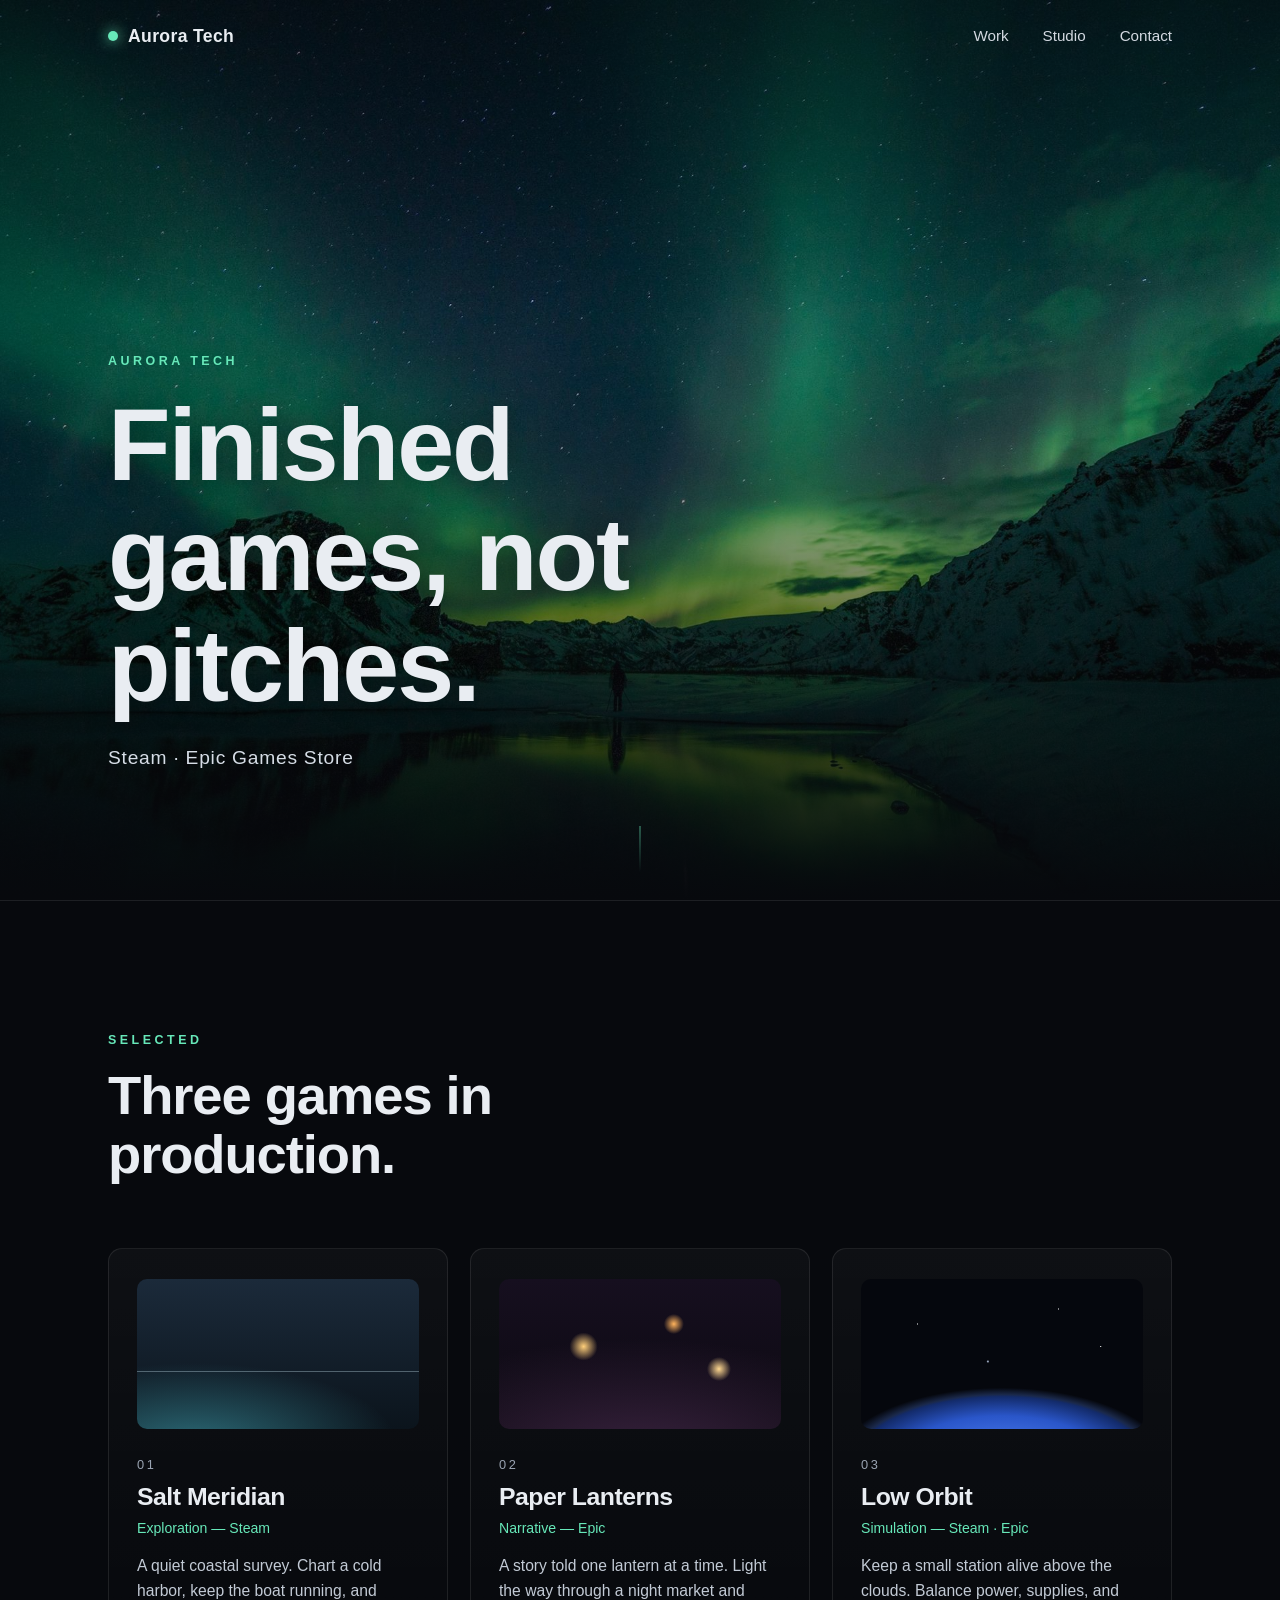
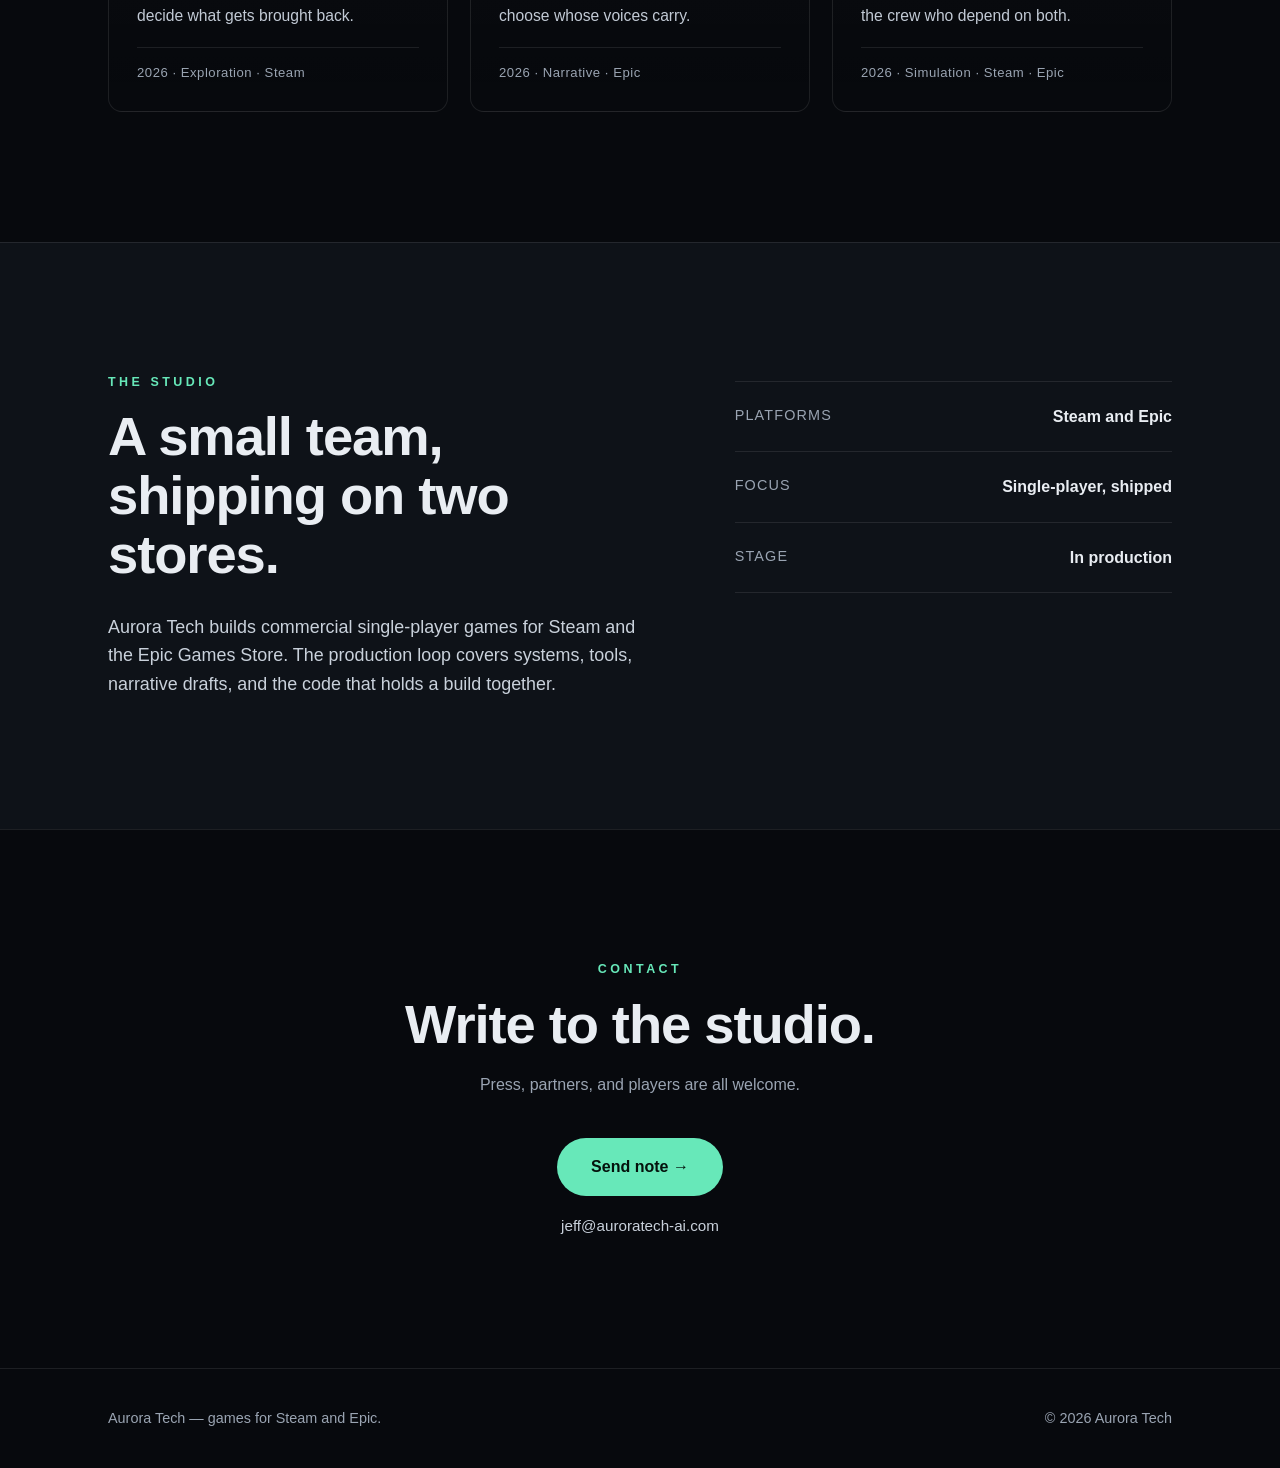
==== index.html @ b2614f08 "Aurora Tech website" ====
<!DOCTYPE html>
<html lang="en">
<head>
<meta charset="utf-8">
<meta name="viewport" content="width=device-width, initial-scale=1">
<title>Aurora Tech — Finished games, not pitches.</title>
<meta name="description" content="Aurora Tech builds commercial single-player games for Steam and the Epic Games Store.">
<meta property="og:title" content="Aurora Tech">
<meta property="og:description" content="Finished games, not pitches. Single-player games for Steam and the Epic Games Store.">
<meta name="theme-color" content="#07090d">
<link rel="icon" href="data:image/svg+xml,<svg xmlns='http://www.w3.org/2000/svg' viewBox='0 0 64 64'><rect width='64' height='64' rx='12' fill='%2307090d'/><path d='M14 46 L32 14 L50 46' fill='none' stroke='%2367e8b9' stroke-width='6' stroke-linejoin='round'/></svg>">
<style>
:root{
  --bg:#07090d; --bg2:#0e1218; --line:rgba(255,255,255,.09);
  --text:#e9edf2; --muted:#9aa4b2; --accent:#67e8b9; --accent2:#7aa7ff;
  --max:1120px;
}
*{box-sizing:border-box;margin:0;padding:0}
html{scroll-behavior:smooth}
body{background:var(--bg);color:var(--text);font-family:"Inter",-apple-system,BlinkMacSystemFont,"Segoe UI",Roboto,Helvetica,Arial,sans-serif;line-height:1.6;-webkit-font-smoothing:antialiased}
a{color:inherit;text-decoration:none}
.wrap{max-width:var(--max);margin:0 auto;padding:0 28px}
.label{font-size:.78rem;letter-spacing:.28em;font-weight:600;color:var(--accent);text-transform:uppercase}
h1,h2,h3{font-weight:700;letter-spacing:-.02em;line-height:1.08}

/* nav */
header{position:fixed;inset:0 0 auto 0;z-index:10;transition:background .3s,border-color .3s;border-bottom:1px solid transparent}
header.scrolled{background:rgba(7,9,13,.82);backdrop-filter:blur(12px);-webkit-backdrop-filter:blur(12px);border-color:var(--line)}
nav{display:flex;align-items:center;justify-content:space-between;height:72px}
.brand{font-weight:700;font-size:1.1rem;letter-spacing:.02em;display:flex;align-items:center;gap:10px}
.brand i{width:10px;height:10px;border-radius:50%;background:var(--accent);box-shadow:0 0 14px var(--accent)}
nav ul{display:flex;gap:34px;list-style:none}
nav ul a{font-size:.95rem;color:#d3d9e1;transition:color .2s}
nav ul a:hover{color:#fff}

/* hero */
.hero{position:relative;min-height:100vh;min-height:100svh;display:flex;align-items:flex-end;overflow:hidden;
  background:#05070a url("hero.jpg") center 40%/cover no-repeat}
.hero::before{content:"";position:absolute;inset:0;
  background:linear-gradient(180deg,rgba(5,7,10,.55) 0%,rgba(5,7,10,.15) 35%,rgba(5,7,10,.55) 70%,var(--bg) 100%)}
.hero .wrap{position:relative;width:100%;padding-bottom:14vh}
.hero h1{font-size:clamp(2.8rem,8vw,6.4rem);margin:18px 0 22px;max-width:13ch;text-shadow:0 2px 30px rgba(0,0,0,.4)}
.hero p.sub{font-size:clamp(1rem,1.6vw,1.2rem);color:#d6dde6;letter-spacing:.04em}
.scroll{position:absolute;left:50%;bottom:28px;transform:translateX(-50%);width:1px;height:46px;background:linear-gradient(var(--accent),transparent);opacity:.7}

/* sections */
section.block{padding:130px 0;border-top:1px solid var(--line)}
section.alt{background:var(--bg2)}
.head h2{font-size:clamp(2rem,4.6vw,3.4rem);margin-top:16px;max-width:18ch}

/* work */
.games{margin-top:64px;display:grid;gap:22px;grid-template-columns:repeat(3,1fr)}
.game{position:relative;border:1px solid var(--line);border-radius:14px;padding:30px 28px 28px;background:linear-gradient(180deg,rgba(255,255,255,.03),rgba(255,255,255,0));overflow:hidden;transition:transform .3s,border-color .3s}
.game:hover{transform:translateY(-4px);border-color:rgba(103,232,185,.35)}
.game .art{height:150px;border-radius:10px;margin-bottom:26px;position:relative;overflow:hidden}
.g1 .art{background:radial-gradient(120% 90% at 20% 110%,#2c6b78 0,transparent 60%),linear-gradient(180deg,#1b2a3a,#0b141c)}
.g1 .art::after{content:"";position:absolute;left:0;right:0;bottom:38%;height:1px;background:rgba(200,230,240,.35)}
.g2 .art{background:radial-gradient(14px 14px at 30% 45%,#ffcf7a,transparent),radial-gradient(10px 10px at 62% 30%,#ffb35c,transparent),radial-gradient(12px 12px at 78% 60%,#ffd890,transparent),radial-gradient(100% 80% at 50% 120%,#3a2340,transparent),linear-gradient(180deg,#160f1f,#0c0911)}
.g3 .art{background:radial-gradient(85% 75% at 50% 125%,#5b8cff 0,#2a56c9 45%,#132b6b 62%,rgba(90,140,255,.25) 64%,transparent 70%),radial-gradient(1px 1px at 20% 30%,#fff,transparent),radial-gradient(1px 1px at 70% 20%,#fff,transparent),radial-gradient(1.5px 1.5px at 45% 55%,#cfe0ff,transparent),radial-gradient(1px 1px at 85% 45%,#fff,transparent),#05070d}
.game .num{font-size:.8rem;color:var(--muted);letter-spacing:.2em}
.game h3{font-size:1.55rem;margin:8px 0 6px}
.game .tags{font-size:.88rem;color:var(--accent);margin-bottom:14px}
.game p{color:#c2cad5;font-size:.98rem}
.game .meta{margin-top:18px;padding-top:14px;border-top:1px solid var(--line);font-size:.82rem;color:var(--muted);letter-spacing:.04em}

/* studio */
.studio{display:grid;grid-template-columns:1.25fr 1fr;gap:80px;align-items:start}
.studio p.body{margin-top:28px;font-size:1.12rem;color:#c9d1db;max-width:56ch}
.facts{list-style:none;border-top:1px solid var(--line);margin-top:8px}
.facts li{display:flex;justify-content:space-between;gap:20px;padding:22px 0;border-bottom:1px solid var(--line)}
.facts span{color:var(--muted);font-size:.9rem;letter-spacing:.08em;text-transform:uppercase}
.facts strong{font-weight:600;text-align:right}

/* contact */
.contact{text-align:center}
.contact .head h2{margin-left:auto;margin-right:auto}
.contact p{color:var(--muted);margin-top:18px}
.btn{display:inline-flex;align-items:center;gap:10px;margin-top:40px;padding:16px 34px;border-radius:999px;background:var(--accent);color:#04120c;font-weight:700;font-size:1rem;transition:transform .2s,box-shadow .2s;box-shadow:0 0 0 rgba(103,232,185,0)}
.btn:hover{transform:translateY(-2px);box-shadow:0 10px 40px rgba(103,232,185,.3)}
.mail{display:block;margin-top:18px;color:#c9d1db;font-size:.95rem}
.mail:hover{color:#fff}

footer{border-top:1px solid var(--line);padding:38px 0;color:var(--muted);font-size:.9rem}
footer .wrap{display:flex;justify-content:space-between;gap:16px;flex-wrap:wrap}

@media (max-width:900px){
  .games{grid-template-columns:1fr}
  .studio{grid-template-columns:1fr;gap:40px}
  section.block{padding:96px 0}
}
@media (max-width:560px){
  .wrap{padding:0 20px}
  nav ul{gap:18px}
  nav ul a{font-size:.88rem}
  .brand{font-size:1rem}
  .hero .wrap{padding-bottom:12vh}
  section.block{padding:80px 0}
  .games{margin-top:44px}
  .facts li{flex-direction:column;gap:4px}
  .facts strong{text-align:left}
}
</style>
</head>
<body>

<header id="top">
  <nav class="wrap">
    <a class="brand" href="#"><i></i>Aurora Tech</a>
    <ul>
      <li><a href="#work">Work</a></li>
      <li><a href="#studio">Studio</a></li>
      <li><a href="#contact">Contact</a></li>
    </ul>
  </nav>
</header>

<main>
  <section class="hero">
    <div class="wrap">
      <div class="label">Aurora Tech</div>
      <h1>Finished games, not pitches.</h1>
      <p class="sub">Steam · Epic Games Store</p>
    </div>
    <div class="scroll" aria-hidden="true"></div>
  </section>

  <section class="block" id="work">
    <div class="wrap">
      <div class="head">
        <div class="label">Selected</div>
        <h2>Three games in production.</h2>
      </div>
      <div class="games">
        <article class="game g1">
          <div class="art" aria-hidden="true"></div>
          <div class="num">01</div>
          <h3>Salt Meridian</h3>
          <div class="tags">Exploration — Steam</div>
          <p>A quiet coastal survey. Chart a cold harbor, keep the boat running, and decide what gets brought back.</p>
          <div class="meta">2026 · Exploration · Steam</div>
        </article>
        <article class="game g2">
          <div class="art" aria-hidden="true"></div>
          <div class="num">02</div>
          <h3>Paper Lanterns</h3>
          <div class="tags">Narrative — Epic</div>
          <p>A story told one lantern at a time. Light the way through a night market and choose whose voices carry.</p>
          <div class="meta">2026 · Narrative · Epic</div>
        </article>
        <article class="game g3">
          <div class="art" aria-hidden="true"></div>
          <div class="num">03</div>
          <h3>Low Orbit</h3>
          <div class="tags">Simulation — Steam · Epic</div>
          <p>Keep a small station alive above the clouds. Balance power, supplies, and the crew who depend on both.</p>
          <div class="meta">2026 · Simulation · Steam · Epic</div>
        </article>
      </div>
    </div>
  </section>

  <section class="block alt" id="studio">
    <div class="wrap studio">
      <div class="head">
        <div class="label">The Studio</div>
        <h2>A small team, shipping on two stores.</h2>
        <p class="body">Aurora Tech builds commercial single-player games for Steam and the Epic Games Store. The production loop covers systems, tools, narrative drafts, and the code that holds a build together.</p>
      </div>
      <ul class="facts">
        <li><span>Platforms</span><strong>Steam and Epic</strong></li>
        <li><span>Focus</span><strong>Single-player, shipped</strong></li>
        <li><span>Stage</span><strong>In production</strong></li>
      </ul>
    </div>
  </section>

  <section class="block contact" id="contact">
    <div class="wrap">
      <div class="head">
        <div class="label">Contact</div>
        <h2>Write to the studio.</h2>
      </div>
      <p>Press, partners, and players are all welcome.</p>
      <a class="btn" href="mailto:jeff@auroratech-ai.com?subject=Hello%20Aurora%20Tech">Send note &rarr;</a>
      <a class="mail" href="mailto:jeff@auroratech-ai.com">jeff@auroratech-ai.com</a>
    </div>
  </section>
</main>

<footer>
  <div class="wrap">
    <span>Aurora Tech — games for Steam and Epic.</span>
    <span>&copy; 2026 Aurora Tech</span>
  </div>
</footer>

<script>
  const h=document.getElementById('top');
  const f=()=>h.classList.toggle('scrolled',scrollY>40);
  addEventListener('scroll',f,{passive:true});f();
</script>
</body>
</html>
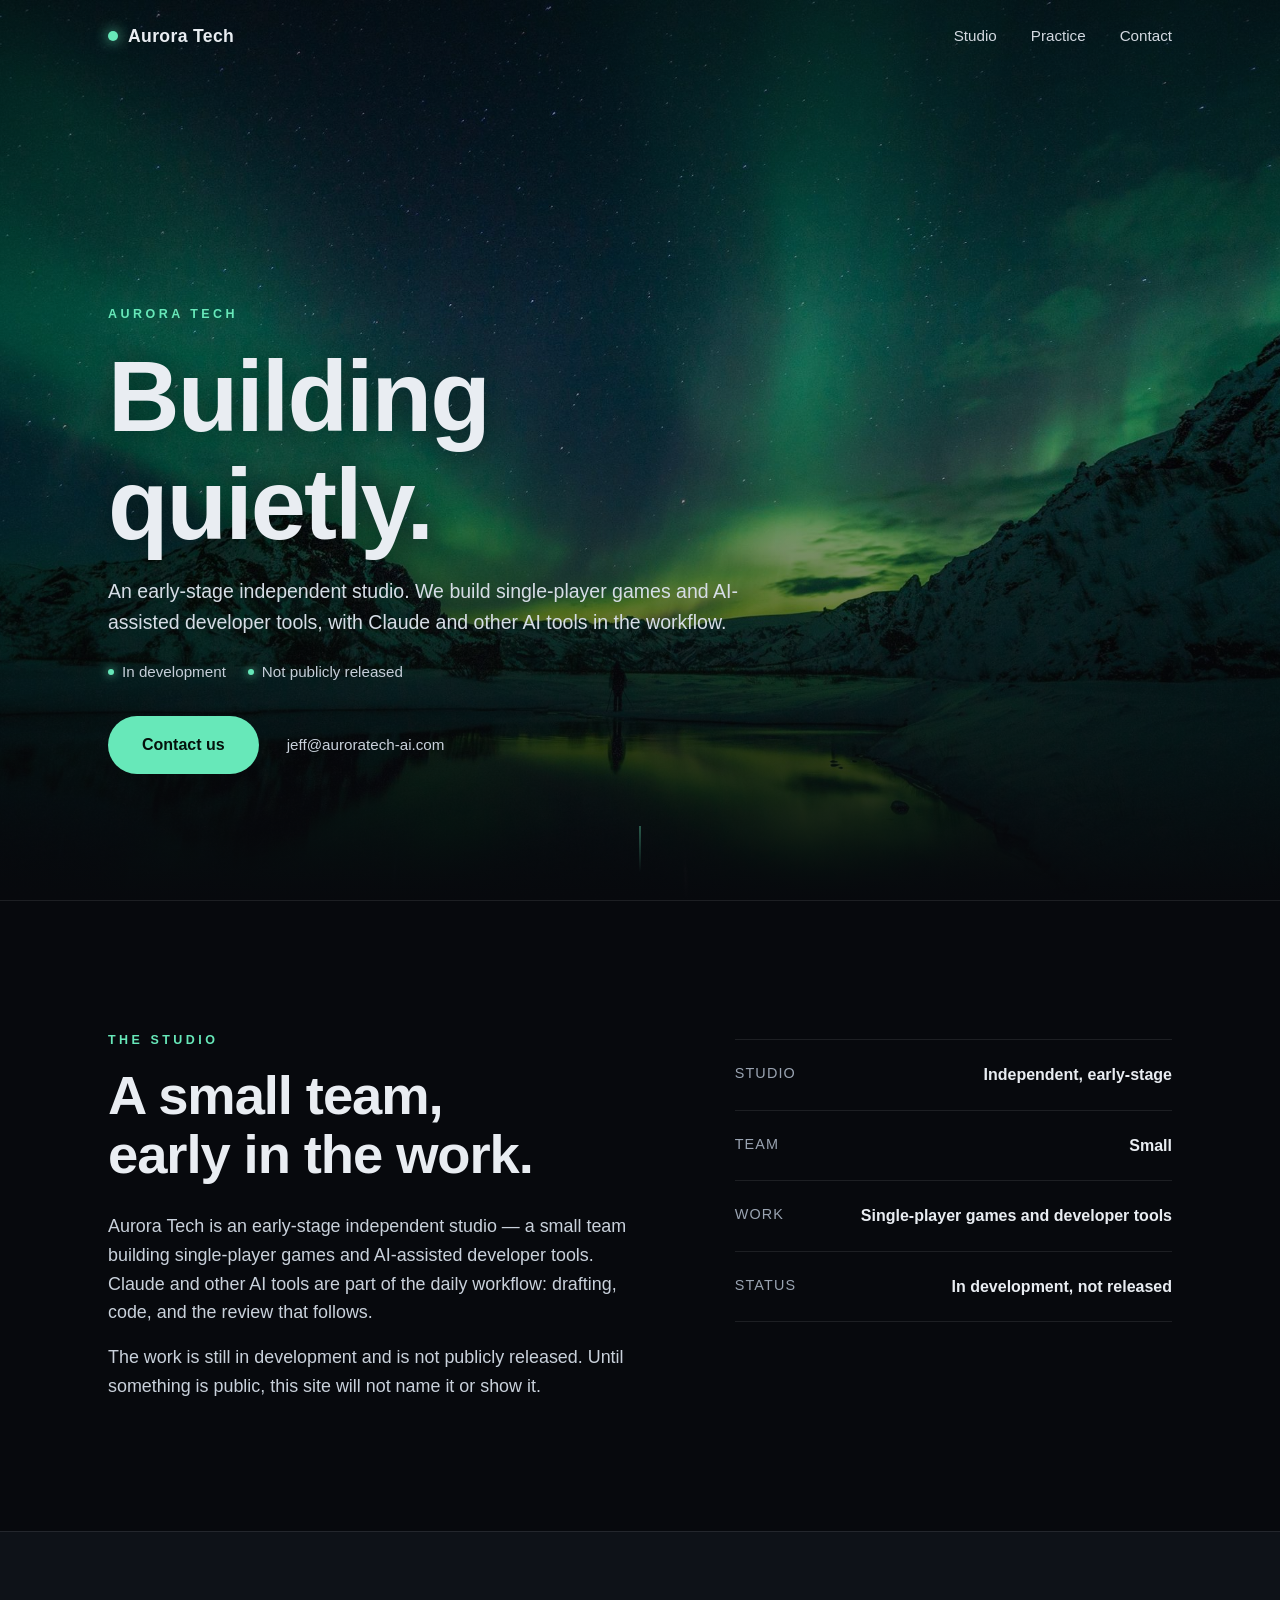
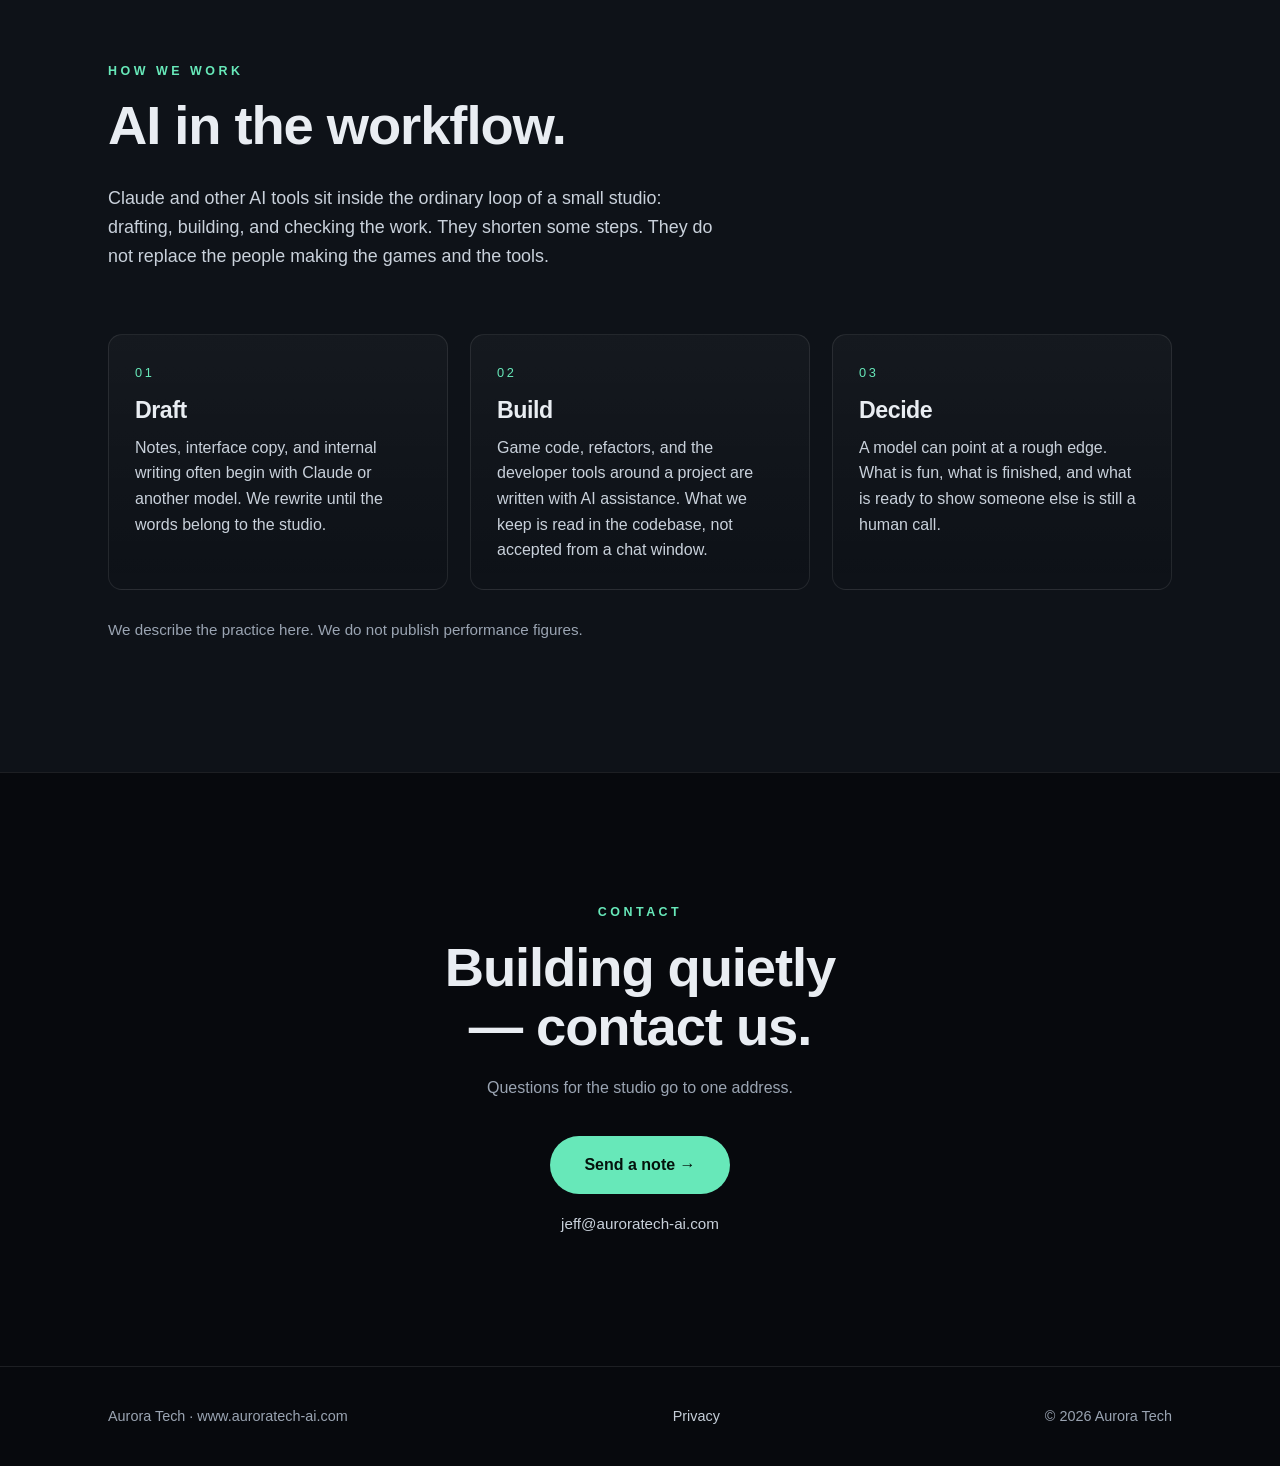
==== commit 3bd724c5: "Rewrite the studio site around unreleased work Replace the fictional game catalog with a factual ear" ====
--- a/index.html
+++ b/index.html
@@ -3,174 +3,116 @@
 <head>
 <meta charset="utf-8">
 <meta name="viewport" content="width=device-width, initial-scale=1">
-<title>Aurora Tech — Finished games, not pitches.</title>
-<meta name="description" content="Aurora Tech builds commercial single-player games for Steam and the Epic Games Store.">
+<title>Aurora Tech — Independent studio</title>
+<meta name="description" content="Aurora Tech is an early-stage independent studio building single-player games and AI-assisted developer tools. Work is in development and not publicly released.">
+<link rel="canonical" href="https://www.auroratech-ai.com/">
+<meta name="theme-color" content="#07090d">
+<meta property="og:site_name" content="Aurora Tech">
+<meta property="og:type" content="website">
+<meta property="og:url" content="https://www.auroratech-ai.com/">
 <meta property="og:title" content="Aurora Tech">
-<meta property="og:description" content="Finished games, not pitches. Single-player games for Steam and the Epic Games Store.">
-<meta name="theme-color" content="#07090d">
-<link rel="icon" href="data:image/svg+xml,<svg xmlns='http://www.w3.org/2000/svg' viewBox='0 0 64 64'><rect width='64' height='64' rx='12' fill='%2307090d'/><path d='M14 46 L32 14 L50 46' fill='none' stroke='%2367e8b9' stroke-width='6' stroke-linejoin='round'/></svg>">
-<style>
-:root{
-  --bg:#07090d; --bg2:#0e1218; --line:rgba(255,255,255,.09);
-  --text:#e9edf2; --muted:#9aa4b2; --accent:#67e8b9; --accent2:#7aa7ff;
-  --max:1120px;
+<meta property="og:description" content="Early-stage independent studio. Single-player games and AI-assisted developer tools, still in development.">
+<meta property="og:image" content="https://www.auroratech-ai.com/og-image.png">
+<meta property="og:image:width" content="1200">
+<meta property="og:image:height" content="630">
+<meta property="og:image:alt" content="Aurora Tech. Early-stage independent studio.">
+<meta property="og:locale" content="en_US">
+<meta name="twitter:card" content="summary_large_image">
+<meta name="twitter:title" content="Aurora Tech">
+<meta name="twitter:description" content="Early-stage independent studio. Single-player games and AI-assisted developer tools, still in development.">
+<meta name="twitter:image" content="https://www.auroratech-ai.com/og-image.png">
+<meta name="twitter:image:alt" content="Aurora Tech. Early-stage independent studio.">
+<link rel="icon" href="/favicon.ico" sizes="48x48">
+<link rel="icon" href="/favicon.svg" type="image/svg+xml">
+<link rel="icon" href="/favicon-32.png" type="image/png" sizes="32x32">
+<link rel="apple-touch-icon" href="/apple-touch-icon.png">
+<link rel="preload" as="image" href="/hero.jpg">
+<link rel="stylesheet" href="/styles.css">
+<script type="application/ld+json">
+{
+  "@context": "https://schema.org",
+  "@type": "Organization",
+  "name": "Aurora Tech",
+  "url": "https://www.auroratech-ai.com/",
+  "email": "jeff@auroratech-ai.com",
+  "description": "Early-stage independent studio building single-player games and AI-assisted developer tools."
 }
-*{box-sizing:border-box;margin:0;padding:0}
-html{scroll-behavior:smooth}
-body{background:var(--bg);color:var(--text);font-family:"Inter",-apple-system,BlinkMacSystemFont,"Segoe UI",Roboto,Helvetica,Arial,sans-serif;line-height:1.6;-webkit-font-smoothing:antialiased}
-a{color:inherit;text-decoration:none}
-.wrap{max-width:var(--max);margin:0 auto;padding:0 28px}
-.label{font-size:.78rem;letter-spacing:.28em;font-weight:600;color:var(--accent);text-transform:uppercase}
-h1,h2,h3{font-weight:700;letter-spacing:-.02em;line-height:1.08}
-
-/* nav */
-header{position:fixed;inset:0 0 auto 0;z-index:10;transition:background .3s,border-color .3s;border-bottom:1px solid transparent}
-header.scrolled{background:rgba(7,9,13,.82);backdrop-filter:blur(12px);-webkit-backdrop-filter:blur(12px);border-color:var(--line)}
-nav{display:flex;align-items:center;justify-content:space-between;height:72px}
-.brand{font-weight:700;font-size:1.1rem;letter-spacing:.02em;display:flex;align-items:center;gap:10px}
-.brand i{width:10px;height:10px;border-radius:50%;background:var(--accent);box-shadow:0 0 14px var(--accent)}
-nav ul{display:flex;gap:34px;list-style:none}
-nav ul a{font-size:.95rem;color:#d3d9e1;transition:color .2s}
-nav ul a:hover{color:#fff}
-
-/* hero */
-.hero{position:relative;min-height:100vh;min-height:100svh;display:flex;align-items:flex-end;overflow:hidden;
-  background:#05070a url("hero.jpg") center 40%/cover no-repeat}
-.hero::before{content:"";position:absolute;inset:0;
-  background:linear-gradient(180deg,rgba(5,7,10,.55) 0%,rgba(5,7,10,.15) 35%,rgba(5,7,10,.55) 70%,var(--bg) 100%)}
-.hero .wrap{position:relative;width:100%;padding-bottom:14vh}
-.hero h1{font-size:clamp(2.8rem,8vw,6.4rem);margin:18px 0 22px;max-width:13ch;text-shadow:0 2px 30px rgba(0,0,0,.4)}
-.hero p.sub{font-size:clamp(1rem,1.6vw,1.2rem);color:#d6dde6;letter-spacing:.04em}
-.scroll{position:absolute;left:50%;bottom:28px;transform:translateX(-50%);width:1px;height:46px;background:linear-gradient(var(--accent),transparent);opacity:.7}
-
-/* sections */
-section.block{padding:130px 0;border-top:1px solid var(--line)}
-section.alt{background:var(--bg2)}
-.head h2{font-size:clamp(2rem,4.6vw,3.4rem);margin-top:16px;max-width:18ch}
-
-/* work */
-.games{margin-top:64px;display:grid;gap:22px;grid-template-columns:repeat(3,1fr)}
-.game{position:relative;border:1px solid var(--line);border-radius:14px;padding:30px 28px 28px;background:linear-gradient(180deg,rgba(255,255,255,.03),rgba(255,255,255,0));overflow:hidden;transition:transform .3s,border-color .3s}
-.game:hover{transform:translateY(-4px);border-color:rgba(103,232,185,.35)}
-.game .art{height:150px;border-radius:10px;margin-bottom:26px;position:relative;overflow:hidden}
-.g1 .art{background:radial-gradient(120% 90% at 20% 110%,#2c6b78 0,transparent 60%),linear-gradient(180deg,#1b2a3a,#0b141c)}
-.g1 .art::after{content:"";position:absolute;left:0;right:0;bottom:38%;height:1px;background:rgba(200,230,240,.35)}
-.g2 .art{background:radial-gradient(14px 14px at 30% 45%,#ffcf7a,transparent),radial-gradient(10px 10px at 62% 30%,#ffb35c,transparent),radial-gradient(12px 12px at 78% 60%,#ffd890,transparent),radial-gradient(100% 80% at 50% 120%,#3a2340,transparent),linear-gradient(180deg,#160f1f,#0c0911)}
-.g3 .art{background:radial-gradient(85% 75% at 50% 125%,#5b8cff 0,#2a56c9 45%,#132b6b 62%,rgba(90,140,255,.25) 64%,transparent 70%),radial-gradient(1px 1px at 20% 30%,#fff,transparent),radial-gradient(1px 1px at 70% 20%,#fff,transparent),radial-gradient(1.5px 1.5px at 45% 55%,#cfe0ff,transparent),radial-gradient(1px 1px at 85% 45%,#fff,transparent),#05070d}
-.game .num{font-size:.8rem;color:var(--muted);letter-spacing:.2em}
-.game h3{font-size:1.55rem;margin:8px 0 6px}
-.game .tags{font-size:.88rem;color:var(--accent);margin-bottom:14px}
-.game p{color:#c2cad5;font-size:.98rem}
-.game .meta{margin-top:18px;padding-top:14px;border-top:1px solid var(--line);font-size:.82rem;color:var(--muted);letter-spacing:.04em}
-
-/* studio */
-.studio{display:grid;grid-template-columns:1.25fr 1fr;gap:80px;align-items:start}
-.studio p.body{margin-top:28px;font-size:1.12rem;color:#c9d1db;max-width:56ch}
-.facts{list-style:none;border-top:1px solid var(--line);margin-top:8px}
-.facts li{display:flex;justify-content:space-between;gap:20px;padding:22px 0;border-bottom:1px solid var(--line)}
-.facts span{color:var(--muted);font-size:.9rem;letter-spacing:.08em;text-transform:uppercase}
-.facts strong{font-weight:600;text-align:right}
-
-/* contact */
-.contact{text-align:center}
-.contact .head h2{margin-left:auto;margin-right:auto}
-.contact p{color:var(--muted);margin-top:18px}
-.btn{display:inline-flex;align-items:center;gap:10px;margin-top:40px;padding:16px 34px;border-radius:999px;background:var(--accent);color:#04120c;font-weight:700;font-size:1rem;transition:transform .2s,box-shadow .2s;box-shadow:0 0 0 rgba(103,232,185,0)}
-.btn:hover{transform:translateY(-2px);box-shadow:0 10px 40px rgba(103,232,185,.3)}
-.mail{display:block;margin-top:18px;color:#c9d1db;font-size:.95rem}
-.mail:hover{color:#fff}
-
-footer{border-top:1px solid var(--line);padding:38px 0;color:var(--muted);font-size:.9rem}
-footer .wrap{display:flex;justify-content:space-between;gap:16px;flex-wrap:wrap}
-
-@media (max-width:900px){
-  .games{grid-template-columns:1fr}
-  .studio{grid-template-columns:1fr;gap:40px}
-  section.block{padding:96px 0}
-}
-@media (max-width:560px){
-  .wrap{padding:0 20px}
-  nav ul{gap:18px}
-  nav ul a{font-size:.88rem}
-  .brand{font-size:1rem}
-  .hero .wrap{padding-bottom:12vh}
-  section.block{padding:80px 0}
-  .games{margin-top:44px}
-  .facts li{flex-direction:column;gap:4px}
-  .facts strong{text-align:left}
-}
-</style>
+</script>
 </head>
 <body>
+<a class="skip" href="#content">Skip to content</a>
 
 <header id="top">
-  <nav class="wrap">
-    <a class="brand" href="#"><i></i>Aurora Tech</a>
+  <nav class="wrap" aria-label="Primary">
+    <a class="brand" href="/"><i aria-hidden="true"></i>Aurora Tech</a>
     <ul>
-      <li><a href="#work">Work</a></li>
-      <li><a href="#studio">Studio</a></li>
-      <li><a href="#contact">Contact</a></li>
+      <li><a href="/#studio">Studio</a></li>
+      <li><a href="/#practice">Practice</a></li>
+      <li><a href="/#contact">Contact</a></li>
     </ul>
   </nav>
 </header>
 
-<main>
+<main id="content">
   <section class="hero">
     <div class="wrap">
       <div class="label">Aurora Tech</div>
-      <h1>Finished games, not pitches.</h1>
-      <p class="sub">Steam · Epic Games Store</p>
+      <h1>Building quietly.</h1>
+      <p class="lead">An early-stage independent studio. We build single-player games and AI-assisted developer tools, with Claude and other AI tools in the workflow.</p>
+      <p class="status">
+        <span>In development</span>
+        <span>Not publicly released</span>
+      </p>
+      <div class="hero-actions">
+        <a class="btn" href="mailto:jeff@auroratech-ai.com?subject=Hello%20Aurora%20Tech">Contact us</a>
+        <a class="mail" href="mailto:jeff@auroratech-ai.com">jeff@auroratech-ai.com</a>
+      </div>
     </div>
     <div class="scroll" aria-hidden="true"></div>
   </section>
 
-  <section class="block" id="work">
-    <div class="wrap">
+  <section class="block" id="studio">
+    <div class="wrap studio">
       <div class="head">
-        <div class="label">Selected</div>
-        <h2>Three games in production.</h2>
+        <div class="label">The studio</div>
+        <h2>A small team, early in the work.</h2>
+        <p class="body">Aurora Tech is an early-stage independent studio — a small team building single-player games and AI-assisted developer tools. Claude and other AI tools are part of the daily workflow: drafting, code, and the review that follows.</p>
+        <p class="body">The work is still in development and is not publicly released. Until something is public, this site will not name it or show it.</p>
       </div>
-      <div class="games">
-        <article class="game g1">
-          <div class="art" aria-hidden="true"></div>
-          <div class="num">01</div>
-          <h3>Salt Meridian</h3>
-          <div class="tags">Exploration — Steam</div>
-          <p>A quiet coastal survey. Chart a cold harbor, keep the boat running, and decide what gets brought back.</p>
-          <div class="meta">2026 · Exploration · Steam</div>
-        </article>
-        <article class="game g2">
-          <div class="art" aria-hidden="true"></div>
-          <div class="num">02</div>
-          <h3>Paper Lanterns</h3>
-          <div class="tags">Narrative — Epic</div>
-          <p>A story told one lantern at a time. Light the way through a night market and choose whose voices carry.</p>
-          <div class="meta">2026 · Narrative · Epic</div>
-        </article>
-        <article class="game g3">
-          <div class="art" aria-hidden="true"></div>
-          <div class="num">03</div>
-          <h3>Low Orbit</h3>
-          <div class="tags">Simulation — Steam · Epic</div>
-          <p>Keep a small station alive above the clouds. Balance power, supplies, and the crew who depend on both.</p>
-          <div class="meta">2026 · Simulation · Steam · Epic</div>
-        </article>
-      </div>
+      <ul class="facts">
+        <li><span>Studio</span><strong>Independent, early-stage</strong></li>
+        <li><span>Team</span><strong>Small</strong></li>
+        <li><span>Work</span><strong>Single-player games and developer tools</strong></li>
+        <li><span>Status</span><strong>In development, not released</strong></li>
+      </ul>
     </div>
   </section>
 
-  <section class="block alt" id="studio">
-    <div class="wrap studio">
+  <section class="block alt" id="practice">
+    <div class="wrap">
       <div class="head">
-        <div class="label">The Studio</div>
-        <h2>A small team, shipping on two stores.</h2>
-        <p class="body">Aurora Tech builds commercial single-player games for Steam and the Epic Games Store. The production loop covers systems, tools, narrative drafts, and the code that holds a build together.</p>
+        <div class="label">How we work</div>
+        <h2>AI in the workflow.</h2>
       </div>
-      <ul class="facts">
-        <li><span>Platforms</span><strong>Steam and Epic</strong></li>
-        <li><span>Focus</span><strong>Single-player, shipped</strong></li>
-        <li><span>Stage</span><strong>In production</strong></li>
-      </ul>
+      <p class="intro">Claude and other AI tools sit inside the ordinary loop of a small studio: drafting, building, and checking the work. They shorten some steps. They do not replace the people making the games and the tools.</p>
+      <div class="cards">
+        <article class="card">
+          <div class="num">01</div>
+          <h3>Draft</h3>
+          <p>Notes, interface copy, and internal writing often begin with Claude or another model. We rewrite until the words belong to the studio.</p>
+        </article>
+        <article class="card">
+          <div class="num">02</div>
+          <h3>Build</h3>
+          <p>Game code, refactors, and the developer tools around a project are written with AI assistance. What we keep is read in the codebase, not accepted from a chat window.</p>
+        </article>
+        <article class="card">
+          <div class="num">03</div>
+          <h3>Decide</h3>
+          <p>A model can point at a rough edge. What is fun, what is finished, and what is ready to show someone else is still a human call.</p>
+        </article>
+      </div>
+      <p class="note">We describe the practice here. We do not publish performance figures.</p>
     </div>
   </section>
 
@@ -178,10 +120,10 @@
     <div class="wrap">
       <div class="head">
         <div class="label">Contact</div>
-        <h2>Write to the studio.</h2>
+        <h2>Building quietly — contact us.</h2>
       </div>
-      <p>Press, partners, and players are all welcome.</p>
-      <a class="btn" href="mailto:jeff@auroratech-ai.com?subject=Hello%20Aurora%20Tech">Send note &rarr;</a>
+      <p>Questions for the studio go to one address.</p>
+      <a class="btn" href="mailto:jeff@auroratech-ai.com?subject=Hello%20Aurora%20Tech">Send a note &rarr;</a>
       <a class="mail" href="mailto:jeff@auroratech-ai.com">jeff@auroratech-ai.com</a>
     </div>
   </section>
@@ -189,15 +131,12 @@
 
 <footer>
   <div class="wrap">
-    <span>Aurora Tech — games for Steam and Epic.</span>
+    <span>Aurora Tech · www.auroratech-ai.com</span>
+    <a href="/privacy.html">Privacy</a>
     <span>&copy; 2026 Aurora Tech</span>
   </div>
 </footer>
 
-<script>
-  const h=document.getElementById('top');
-  const f=()=>h.classList.toggle('scrolled',scrollY>40);
-  addEventListener('scroll',f,{passive:true});f();
-</script>
+<script src="/site.js"></script>
 </body>
 </html>
--- a/styles.css
+++ b/styles.css
@@ -0,0 +1,360 @@
+:root {
+  --bg: #07090d;
+  --bg2: #0e1218;
+  --line: rgba(255, 255, 255, 0.09);
+  --text: #e9edf2;
+  --muted: #9aa4b2;
+  --soft: #c9d1db;
+  --accent: #67e8b9;
+  --max: 1120px;
+}
+
+* { box-sizing: border-box; margin: 0; padding: 0; }
+
+html { scroll-behavior: smooth; }
+
+body {
+  background: var(--bg);
+  color: var(--text);
+  font-family: Inter, -apple-system, BlinkMacSystemFont, "Segoe UI", Roboto, Helvetica, Arial, sans-serif;
+  line-height: 1.6;
+  -webkit-font-smoothing: antialiased;
+  color-scheme: dark;
+}
+
+a { color: inherit; text-decoration: none; }
+
+a:focus-visible,
+.btn:focus-visible {
+  outline: 2px solid var(--accent);
+  outline-offset: 3px;
+}
+
+::selection { background: rgba(103, 232, 185, 0.28); color: #fff; }
+
+.wrap { max-width: var(--max); margin: 0 auto; padding: 0 28px; }
+
+.skip {
+  position: absolute;
+  left: 16px;
+  top: -48px;
+  z-index: 20;
+  padding: 8px 12px;
+  border-radius: 8px;
+  background: var(--accent);
+  color: #04120c;
+  font-weight: 700;
+}
+
+.skip:focus { top: 12px; }
+
+.label {
+  font-size: 0.78rem;
+  letter-spacing: 0.28em;
+  font-weight: 600;
+  color: var(--accent);
+  text-transform: uppercase;
+}
+
+h1, h2, h3 {
+  font-weight: 700;
+  letter-spacing: -0.02em;
+  line-height: 1.08;
+  text-wrap: balance;
+}
+
+header {
+  position: fixed;
+  inset: 0 0 auto 0;
+  z-index: 10;
+  transition: background 0.3s, border-color 0.3s;
+  border-bottom: 1px solid transparent;
+}
+
+header.scrolled,
+body.subpage header {
+  background: rgba(7, 9, 13, 0.86);
+  backdrop-filter: blur(12px);
+  -webkit-backdrop-filter: blur(12px);
+  border-color: var(--line);
+}
+
+nav { display: flex; align-items: center; justify-content: space-between; height: 72px; }
+
+.brand {
+  font-weight: 700;
+  font-size: 1.1rem;
+  letter-spacing: 0.02em;
+  display: flex;
+  align-items: center;
+  gap: 10px;
+}
+
+.brand i {
+  width: 10px;
+  height: 10px;
+  border-radius: 50%;
+  background: var(--accent);
+  box-shadow: 0 0 14px var(--accent);
+}
+
+nav ul { display: flex; gap: 34px; list-style: none; }
+
+nav ul a { font-size: 0.95rem; color: #d3d9e1; transition: color 0.2s; }
+
+nav ul a:hover { color: #fff; }
+
+.hero {
+  position: relative;
+  min-height: 100vh;
+  min-height: 100svh;
+  display: flex;
+  align-items: flex-end;
+  overflow: hidden;
+  background: #05070a url("/hero.jpg") center 40% / cover no-repeat;
+}
+
+.hero::before {
+  content: "";
+  position: absolute;
+  inset: 0;
+  background: linear-gradient(180deg, rgba(5, 7, 10, 0.55) 0%, rgba(5, 7, 10, 0.18) 35%, rgba(5, 7, 10, 0.55) 70%, var(--bg) 100%);
+}
+
+.hero .wrap { position: relative; width: 100%; padding-bottom: 14vh; }
+
+.hero h1 {
+  font-size: clamp(2.8rem, 8vw, 6.2rem);
+  margin: 18px 0 18px;
+  max-width: 12ch;
+  text-shadow: 0 2px 30px rgba(0, 0, 0, 0.4);
+}
+
+.lead {
+  max-width: 40rem;
+  font-size: clamp(1.02rem, 1.6vw, 1.22rem);
+  color: #d6dde6;
+}
+
+.status {
+  display: flex;
+  flex-wrap: wrap;
+  gap: 10px 22px;
+  margin-top: 22px;
+  color: #c5ced8;
+  font-size: 0.95rem;
+}
+
+.status span { display: inline-flex; align-items: center; gap: 8px; }
+
+.status span::before {
+  content: "";
+  width: 6px;
+  height: 6px;
+  border-radius: 50%;
+  background: var(--accent);
+  box-shadow: 0 0 10px var(--accent);
+}
+
+.hero-actions {
+  display: flex;
+  flex-wrap: wrap;
+  align-items: center;
+  gap: 16px 28px;
+  margin-top: 32px;
+}
+
+.scroll {
+  position: absolute;
+  left: 50%;
+  bottom: 28px;
+  transform: translateX(-50%);
+  width: 1px;
+  height: 46px;
+  background: linear-gradient(var(--accent), transparent);
+  opacity: 0.7;
+}
+
+section.block { padding: 130px 0; border-top: 1px solid var(--line); }
+
+section.alt { background: var(--bg2); }
+
+.head h2 {
+  font-size: clamp(2rem, 4.6vw, 3.4rem);
+  margin-top: 16px;
+  max-width: 16ch;
+}
+
+.studio {
+  display: grid;
+  grid-template-columns: 1.25fr 1fr;
+  gap: 80px;
+  align-items: start;
+}
+
+.body { margin-top: 28px; font-size: 1.12rem; color: var(--soft); max-width: 58ch; }
+
+.body + .body { margin-top: 16px; }
+
+.facts { list-style: none; border-top: 1px solid var(--line); margin-top: 8px; }
+
+.facts li {
+  display: flex;
+  justify-content: space-between;
+  gap: 20px;
+  padding: 22px 0;
+  border-bottom: 1px solid var(--line);
+}
+
+.facts span {
+  color: var(--muted);
+  font-size: 0.9rem;
+  letter-spacing: 0.08em;
+  text-transform: uppercase;
+}
+
+.facts strong { font-weight: 600; text-align: right; }
+
+.intro {
+  margin-top: 28px;
+  max-width: 62ch;
+  font-size: 1.12rem;
+  color: var(--soft);
+}
+
+.cards {
+  margin-top: 64px;
+  display: grid;
+  gap: 22px;
+  grid-template-columns: repeat(3, 1fr);
+}
+
+.card {
+  border: 1px solid var(--line);
+  border-radius: 14px;
+  padding: 28px 26px 26px;
+  background: linear-gradient(180deg, rgba(255, 255, 255, 0.03), rgba(255, 255, 255, 0));
+  transition: transform 0.3s, border-color 0.3s;
+}
+
+.card:hover { transform: translateY(-4px); border-color: rgba(103, 232, 185, 0.35); }
+
+.card .num {
+  font-size: 0.8rem;
+  color: var(--accent);
+  letter-spacing: 0.2em;
+}
+
+.card h3 { font-size: 1.45rem; margin: 14px 0 12px; }
+
+.card p { color: var(--soft); font-size: 1rem; }
+
+.note {
+  margin-top: 28px;
+  color: var(--muted);
+  font-size: 0.95rem;
+  max-width: 62ch;
+}
+
+.contact { text-align: center; }
+
+.contact .head h2 { margin-left: auto; margin-right: auto; max-width: 18ch; }
+
+.contact p { color: var(--muted); margin-top: 18px; }
+
+.btn {
+  display: inline-flex;
+  align-items: center;
+  gap: 10px;
+  padding: 16px 34px;
+  border-radius: 999px;
+  background: var(--accent);
+  color: #04120c;
+  font-weight: 700;
+  font-size: 1rem;
+  transition: transform 0.2s, box-shadow 0.2s;
+  box-shadow: 0 0 0 rgba(103, 232, 185, 0);
+}
+
+.btn:hover { transform: translateY(-2px); box-shadow: 0 10px 40px rgba(103, 232, 185, 0.3); }
+
+.mail { color: #c9d1db; font-size: 0.95rem; }
+
+.mail:hover { color: #fff; }
+
+.contact .btn { margin-top: 36px; }
+
+.contact .mail { display: block; margin-top: 18px; }
+
+.page { padding: 132px 0 96px; }
+
+.prose { max-width: 68ch; }
+
+.prose h1 { font-size: clamp(2.4rem, 5vw, 3.8rem); margin: 14px 0 22px; }
+
+.prose h2 { font-size: 1.25rem; margin: 36px 0 10px; }
+
+.prose p,
+.prose li { color: var(--soft); font-size: 1.05rem; }
+
+.prose p + p { margin-top: 14px; }
+
+.prose a { color: var(--accent); }
+
+.prose a:hover { color: #fff; }
+
+.missing {
+  min-height: 100vh;
+  min-height: 100svh;
+  display: flex;
+  align-items: center;
+  padding: 120px 0 80px;
+}
+
+.missing h1 { font-size: clamp(2.6rem, 6vw, 4.6rem); margin: 14px 0 18px; max-width: 12ch; }
+
+.missing p { color: var(--soft); font-size: 1.12rem; max-width: 36rem; }
+
+.missing .btn { margin-top: 32px; }
+
+.missing .mail { display: inline-block; margin-top: 18px; }
+
+footer {
+  border-top: 1px solid var(--line);
+  padding: 38px 0;
+  color: var(--muted);
+  font-size: 0.9rem;
+}
+
+footer .wrap { display: flex; justify-content: space-between; gap: 16px; flex-wrap: wrap; }
+
+footer a { color: #c5ced8; }
+
+footer a:hover { color: #fff; }
+
+@media (max-width: 900px) {
+  .cards { grid-template-columns: 1fr; }
+  .studio { grid-template-columns: 1fr; gap: 40px; }
+  section.block { padding: 96px 0; }
+}
+
+@media (max-width: 560px) {
+  .wrap { padding: 0 20px; }
+  nav ul { gap: 16px; }
+  nav ul a { font-size: 0.88rem; }
+  .brand { font-size: 1rem; }
+  .hero .wrap { padding-bottom: 12vh; }
+  section.block { padding: 80px 0; }
+  .cards { margin-top: 40px; }
+  .facts li { flex-direction: column; gap: 4px; }
+  .facts strong { text-align: left; }
+}
+
+@media (prefers-reduced-motion: reduce) {
+  html { scroll-behavior: auto; }
+  .card,
+  .btn,
+  header { transition: none; }
+  .card:hover,
+  .btn:hover { transform: none; }
+}
